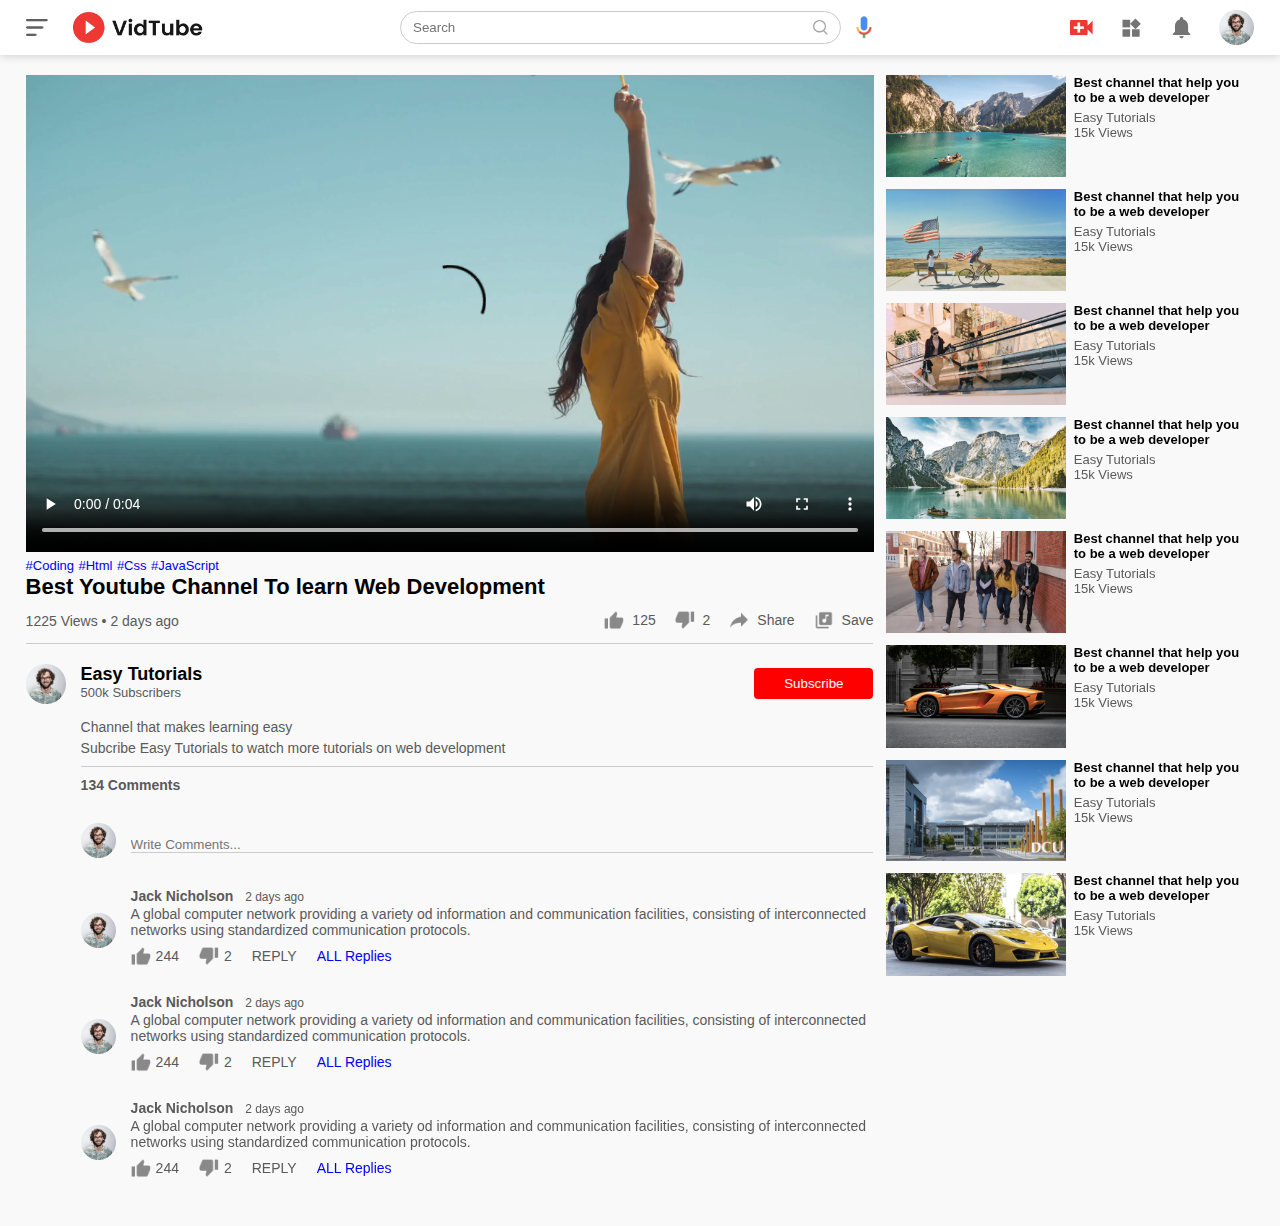
==== play-video.html @ 5b6680d3 "descripcion de video y comentarios" ====
<!DOCTYPE html>
<html lang="en">
<head>
    <meta charset="UTF-8">
    <meta name="viewport" content="width=device-width, initial-scale=1.0">
    <title>Play Video</title>
    <link rel="stylesheet" href="style.css">
</head>
<body>
    <nav class="flex-div">
        <div class="nav-left flex-div">
            <img src="images/menu.png" class="menu-icon">
            <img src="images/logo.png" class="logo">
        </div>
        <div class="nav-middle flex-div">
            <div class="search-box flex-div">
                <input type="text" placeholder="Search">
                <img src="images/search.png">
            </div>
            <img src="images/voice-search.png" class="mic-icon">
        </div>
        <div class="nav-right flex-div">
            <img src="images/upload.png">
            <img src="images/more.png">
            <img src="images/notification.png">
            <img src="images/Jack.png" class="user-icon">
        </div>
    </nav>

<div class="container play-container">
    <div class="row">
        <div class="play-video">
            <video controls autoplay>
                <source src="images/video.mp4" type="video/mp4">
            </video>
            <div class="tags">
                <a href="">#Coding</a> <a href="">#Html</a> <a href="">#Css</a> <a href="">#JavaScript</a>
            </div>
            <h3>Best Youtube Channel To learn Web Development</h3>
            <div class="play-video-info">
                <p>1225 Views &bull; 2 days ago</p>
                <div>
                    <a href=""><img src="images/like.png">125</a>
                    <a href=""><img src="images/dislike.png">2</a>
                    <a href=""><img src="images/share.png">Share</a>
                    <a href=""><img src="images/save.png">Save</a>
                </div>
            </div>
            <hr>
            <div class="publisher">
                <img src="images/Jack.png">
                <div>
                    <p>Easy Tutorials</p>
                    <span>500k Subscribers</span>
                </div>
                <button type="button">Subscribe</button>
            </div>
            <div class="vid-description">
                <p>Channel that makes learning easy</p>
                <p>Subcribe Easy Tutorials to watch more tutorials on web development</p>
                <hr>
                <h4>134 Comments</h4>
                <div class="add-comment">
                    <img src="images/Jack.png">
                    <input type="text" placeholder="Write Comments...">
                </div>
                <div class="old-comment">
                    <img src="images/Jack.png">
                    <div>
                        <h3>Jack Nicholson <span>2 days ago</span></h3>
                        <p>A global computer network providing a variety od information and communication facilities,
                            consisting of interconnected networks using standardized communication protocols.</p>
                        </p>
                        <div class="acomment-action">
                            <img src="images/like.png">
                            <span>244</span>
                            <img src="images/dislike.png">
                            <span>2</span>
                            <span>REPLY</span>
                            <a href="">ALL Replies</a>
                        </div>
                    </div>
                </div>
                <div class="old-comment">
                    <img src="images/Jack.png">
                    <div>
                        <h3>Jack Nicholson <span>2 days ago</span></h3>
                        <p>A global computer network providing a variety od information and communication facilities,
                            consisting of interconnected networks using standardized communication protocols.</p>
                        </p>
                        <div class="acomment-action">
                            <img src="images/like.png">
                            <span>244</span>
                            <img src="images/dislike.png">
                            <span>2</span>
                            <span>REPLY</span>
                            <a href="">ALL Replies</a>
                        </div>
                    </div>
                </div>
                <div class="old-comment">
                    <img src="images/Jack.png">
                    <div>
                        <h3>Jack Nicholson <span>2 days ago</span></h3>
                        <p>A global computer network providing a variety od information and communication facilities,
                            consisting of interconnected networks using standardized communication protocols.</p>
                        </p>
                        <div class="acomment-action">
                            <img src="images/like.png">
                            <span>244</span>
                            <img src="images/dislike.png">
                            <span>2</span>
                            <span>REPLY</span>
                            <a href="">ALL Replies</a>
                        </div>
                    </div>
                </div>
            </div>
        </div>
        <div class="right-sidebar">
            <div class="side-video-list">
                <a href="" class="small-thumbnail"><img src="images/thumbnail1.png"></a>
                <div class="vid-info">
                    <a href="">Best channel that help you to be a web developer</a>
                    <p>Easy Tutorials</p>
                    <p>15k Views</p>
                </div>
            </div>
            <div class="side-video-list">
                <a href="" class="small-thumbnail"><img src="images/thumbnail2.png"></a>
                <div class="vid-info">
                    <a href="">Best channel that help you to be a web developer</a>
                    <p>Easy Tutorials</p>
                    <p>15k Views</p>
                </div>
            </div>
            <div class="side-video-list">
                <a href="" class="small-thumbnail"><img src="images/thumbnail3.png"></a>
                <div class="vid-info">
                    <a href="">Best channel that help you to be a web developer</a>
                    <p>Easy Tutorials</p>
                    <p>15k Views</p>
                </div>
            </div>
            <div class="side-video-list">
                <a href="" class="small-thumbnail"><img src="images/thumbnail4.png"></a>
                <div class="vid-info">
                    <a href="">Best channel that help you to be a web developer</a>
                    <p>Easy Tutorials</p>
                    <p>15k Views</p>
                </div>
            </div>
            <div class="side-video-list">
                <a href="" class="small-thumbnail"><img src="images/thumbnail5.png"></a>
                <div class="vid-info">
                    <a href="">Best channel that help you to be a web developer</a>
                    <p>Easy Tutorials</p>
                    <p>15k Views</p>
                </div>
            </div>
            <div class="side-video-list">
                <a href="" class="small-thumbnail"><img src="images/thumbnail6.png"></a>
                <div class="vid-info">
                    <a href="">Best channel that help you to be a web developer</a>
                    <p>Easy Tutorials</p>
                    <p>15k Views</p>
                </div>
            </div>
            <div class="side-video-list">
                <a href="" class="small-thumbnail"><img src="images/thumbnail7.png"></a>
                <div class="vid-info">
                    <a href="">Best channel that help you to be a web developer</a>
                    <p>Easy Tutorials</p>
                    <p>15k Views</p>
                </div>
            </div>
            <div class="side-video-list">
                <a href="" class="small-thumbnail"><img src="images/thumbnail8.png"></a>
                <div class="vid-info">
                    <a href="">Best channel that help you to be a web developer</a>
                    <p>Easy Tutorials</p>
                    <p>15k Views</p>
                </div>
            </div>
        </div>
    </div>
</div>



</body>
</html>
---- style.css ----
*{
    margin: 0;
    padding: 0;
    box-sizing: border-box;
    font-family: 'Poppins', sans-serif;
}
a{
    text-decoration: none;
    color: #5a5a5a;
}
img{
    cursor: pointer;
}
.flex-div{
    display: flex;
    align-items: center;
}
nav{
    padding: 10px 2%;
    justify-content: space-between;
    box-shadow: 0 0 10px rgba(0,0,0,0.2);
    background: #fff;
    position: sticky;
    top: 0;
    z-index: 10;
}
.nav-right img{
    width: 25px;
    margin-right: 25px;
}
.nav-right .user-icon{
    width: 35px;
    border-radius: 50%;
    margin-right: 0;
}
.nav-left .menu-icon{
    width: 22px;
    margin-right: 25px;
}
.nav-left .logo{
    width: 130px;
}
.nav-middle .mic-icon{
    width: 16px;
}
.nav-middle .search-box{
    border: 1px solid #ccc;
    margin-right: 15px;
    padding: 8px 12px;
    border-radius: 25px;
}
.nav-middle .search-box input{
    width: 400px;
    border: 0;
    outline: 0;
    background: transparent;
}
.nav-middle .search-box img{
    width: 15px;
}

/* -------sidebar-------- */

.sidebar{
    background:  #fff;
    width: 15%;
    height: 100vh;
    position: fixed;
    top: fixed;
    top: 0;
    padding-left: 2%;
    padding-top: 80px;
}
.shortcut-links a img{
    width: 20px;
    margin-right: 20px;
}
.shortcut-links a{
    display: flex;
    align-items: center;
    margin-bottom: 20px;
    width: fit-content;
    flex-wrap: wrap;
}
.shortcut-links a:first-child{
    color: #ed3833;
}
.sidebar hr{
    border : 0;
    height: 1px;
    background: #ccc;
    width: 85%;
}
.suscribed-list h3{
    font-size: 13px;
    margin: 20px 0;
    color: #5a5a5a;
}
.suscribed-list a{
    display: flex;
    align-items: center;
    margin-bottom: 20px;
    width: fit-content;
    flex-wrap: wrap;
}

.suscribed-list a img{
    width: 25px;
    border-radius: 50%;
    margin-right: 20px;
}
.small-sidebar{
    width: 5%;
}
.small-sidebar a p{
    display: none;
}
.small-sidebar h3{
    display: none;
}
.small-sidebar hr{
    width: 50%;
    margin-bottom: 25px;
}

/* --------main-------- */

.container{
    background: #f9f9f9;
    padding-left: 17%;
    padding-right: 2%;
    padding-top: 20px;
    padding-bottom: 20px;
}
.large-container{
    padding-left: 7%;
}
.banner{
    width: 100%;
}
.banner img{
    width: 100%;
    border-radius: 8px;
}
.list-container{
    display: grid;
    grid-template-columns: repeat(auto-fit, minmax(250px, 1fr));
    grid-column-gap: 16px;
    grid-row-gap: 30px;
    margin-top: 15px; 
}
.vid-list .thumbnail{
    width: 100%;
    border-radius: 5%;
}
.vid-list .flex-div{
    align-items: flex-start;
    margin-top: 7px;
}
.vid-list .flex-div img{
    width: 35px;
    border-radius: 50%;
    margin-right: 10px;
}
.vid-info{
    color: #5a5a5a;
    font-size: 13px;
}
.vid-info a{
    color: #000;
    font-weight: 600;
    display: block;
    margin-bottom: 5px;
}

@media (max-width: 900px){
    .menu-icon{
        display: none;
    }
    .sidebar{
        display: none;
    }
    .container, .large-container{
        padding-left: 5%;
        padding-right: 5%;
    }
    .nav-right img{
        display: none;
    }
    .nav-right .user-icon{
        display: block;
        width: 30px;
    }
    .nav-middle .search-box input{
        width: 100%;
    }
    .nav-middle .mic-icon{
        display: none;
    }
    .logo{
        width: 90px;
    }
}

/* ---------------play video page---------------- */

.play-container{
    padding-left: 2%;
}
.row{
    display: flex;
    justify-content: space-between;
    flex-wrap: wrap;
}
.play-video{
    flex-basis: 69%;
}
.right-sidebar{
    flex-basis: 30%;
}
.play-video video{
    width: 100%;
}
.side-video-list{
    display: flex;
    justify-content: space-between;
    margin-bottom: 8px;
}
.side-video-list img{
    width: 100%;
}
.side-video-list .small-thumbnail{
    flex-basis: 49%;
}
.side-video-list .vid-info{
    flex-basis: 49%;
}
.play-video .tags a{
    color: #0000ff;
    font-size: 13px;
}
.play-video h3{
    font-weight: 600;
    font-size: 22px;
}
.play-video .play-video-info{
    display: flex;
    align-items: center;
    justify-content: space-between;
    flex-wrap: wrap;
    margin-top: 10px;
    font-size: 14px;
    color: #5a5a5a;
}
.play-video .play-video-info a img{
    width: 20px;
    margin-right: 8px;
}
.play-video .play-video-info a{
    display: inline-flex;
    align-items: center;
    margin-left: 15px;
}
.play-video hr{
    border: 0;
    height: 1px;
    background: #ccc;
    margin: 10px 0;
}
.publisher{
    display: flex;
    align-items: center;
    margin-top: 20px;
}
.publisher div{
    flex: 1;
    line-height: 18px;
}
.publisher img{
    width: 40px;
    border-radius: 50%;
    margin-right: 15px;
}
.publisher div p{
    color: #000;
    font-weight: 600;
    font-size: 18px;
}
.publisher div span{
    color: #5a5a5a;
    font-size: 13px;
}
.publisher button{
    background: red;
    color: #fff;
    padding: 8px 30px;
    border: 0;
    outline: 0;
    border-radius: 4px;
    cursor: pointer;
}
.vid-description{
    padding-left: 55px;
    margin: 15px 0;
}
.vid-description p{
    font-size: 14px;
    margin-bottom: 5px;
    color: #5a5a5a;
}
.vid-description h4{
    font-size: 14px;
    margin-top: 5px;
    color: #5a5a5a;
}
.add-comment{
    display: flex;
    align-items: center;
    margin: 30px 0;
}
.add-comment img{
    width: 35px;
    border-radius: 50%;
    margin-right: 15px;
}
.add-comment input{
    border: 0;
    outline: 0;
    border-bottom: 1px solid #ccc;
    width: 100%;
    padding-top: 10px;
    background: transparent;
}
.old-comment{
    display: flex;
    align-items: center;
    margin: 20px 0;
}
.old-comment img{
    width: 35px;
    border-radius: 50%;
    margin-right: 15px;
}
.old-comment h3{
    font-size: 14px;
    margin-bottom: 2px;
    color: #5a5a5a;
}
.old-comment h3 span{
    font-size: 12px;
    color: #5a5a5a;
    font-weight: 500;
    margin-left: 8px;
}
.old-comment .acomment-action{
    display: flex;
    align-items: center;
    margin: 8px 0;
    font-size: 14px;
}
.old-comment .acomment-action img{
    border-radius: 0;
    width: 20px;
    margin-right: 5px;
}
.old-comment .acomment-action span{
    margin-right: 20px;
    color: #5a5a5a;
}
.old-comment .acomment-action a{
    color: #0000ff;
}
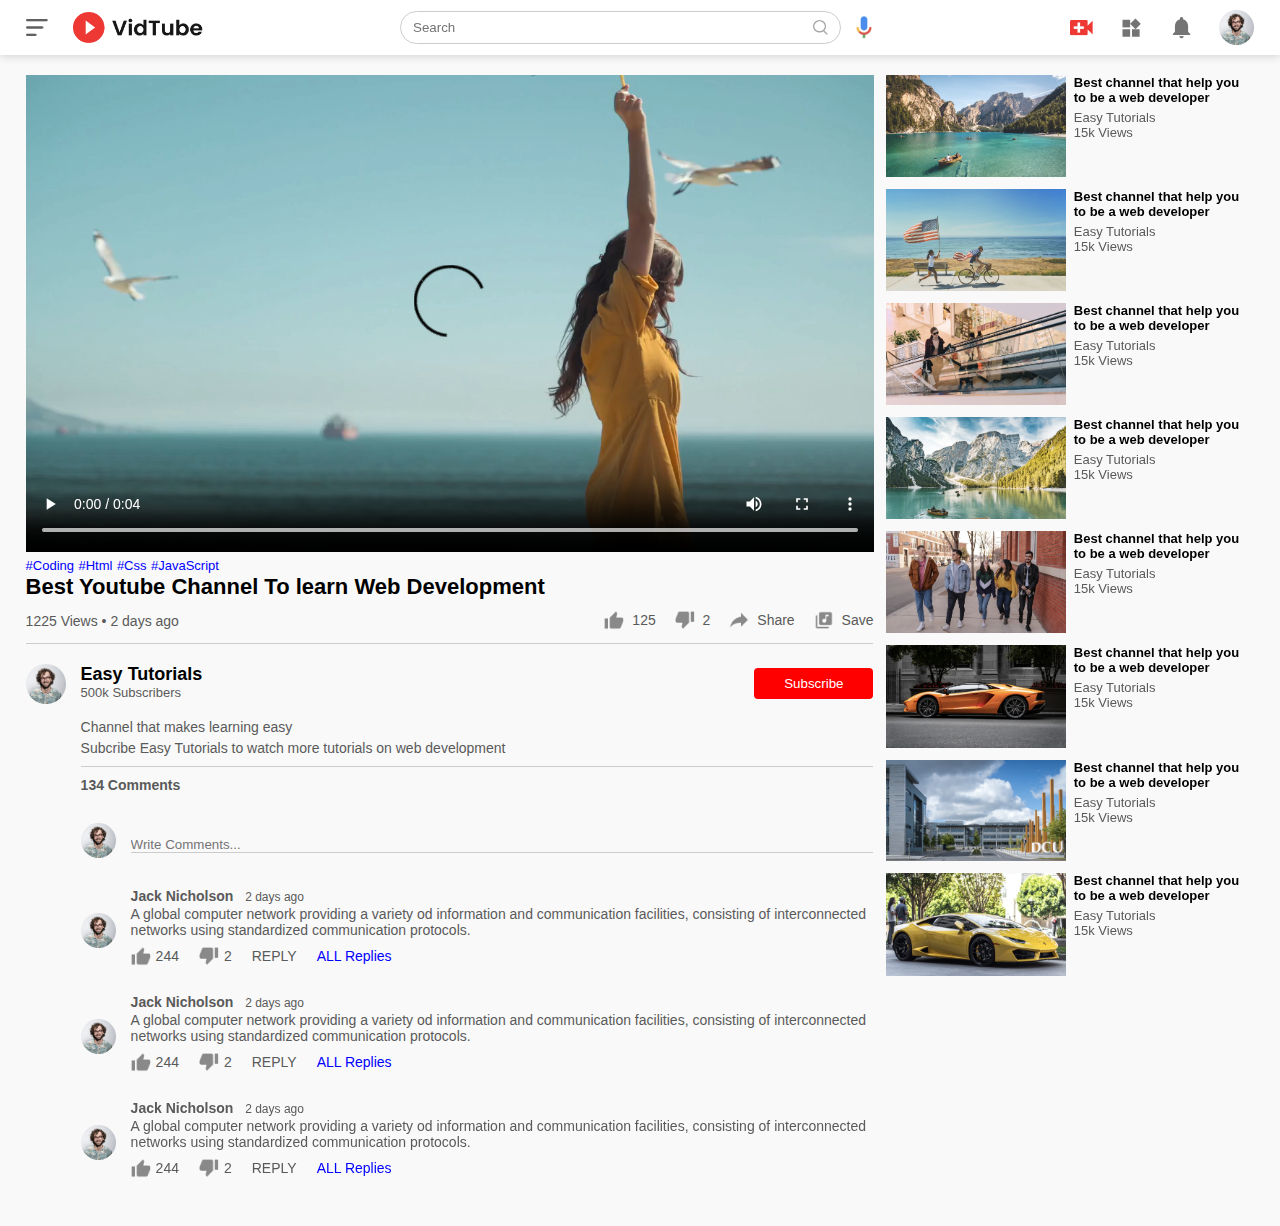
==== commit 662ad35e: "video container y json rapit api" ====
--- a/play-video.html
+++ b/play-video.html
@@ -5,6 +5,7 @@
     <meta name="viewport" content="width=device-width, initial-scale=1.0">
     <title>Play Video</title>
     <link rel="stylesheet" href="style.css">
+    <script src="js/main.js" defer></script>
 </head>
 <body>
     <nav class="flex-div">
--- a/style.css
+++ b/style.css
@@ -370,3 +370,22 @@
 .old-comment .acomment-action a{
     color: #0000ff;
 }
+@media (max-width:900px){
+    .play-video{
+        flex-basis: 100%;
+    }
+    .right-sidebar{
+        flex-basis: 100%;
+    }
+    .play-container{
+        padding-left: 5%;
+    }
+    .vid-description{
+        padding-left: 0;
+    }
+    .play-video .play-video-info a{
+        margin-left: 0;
+        margin-right: 15px;
+        margin-top: 15px;
+    }
+}
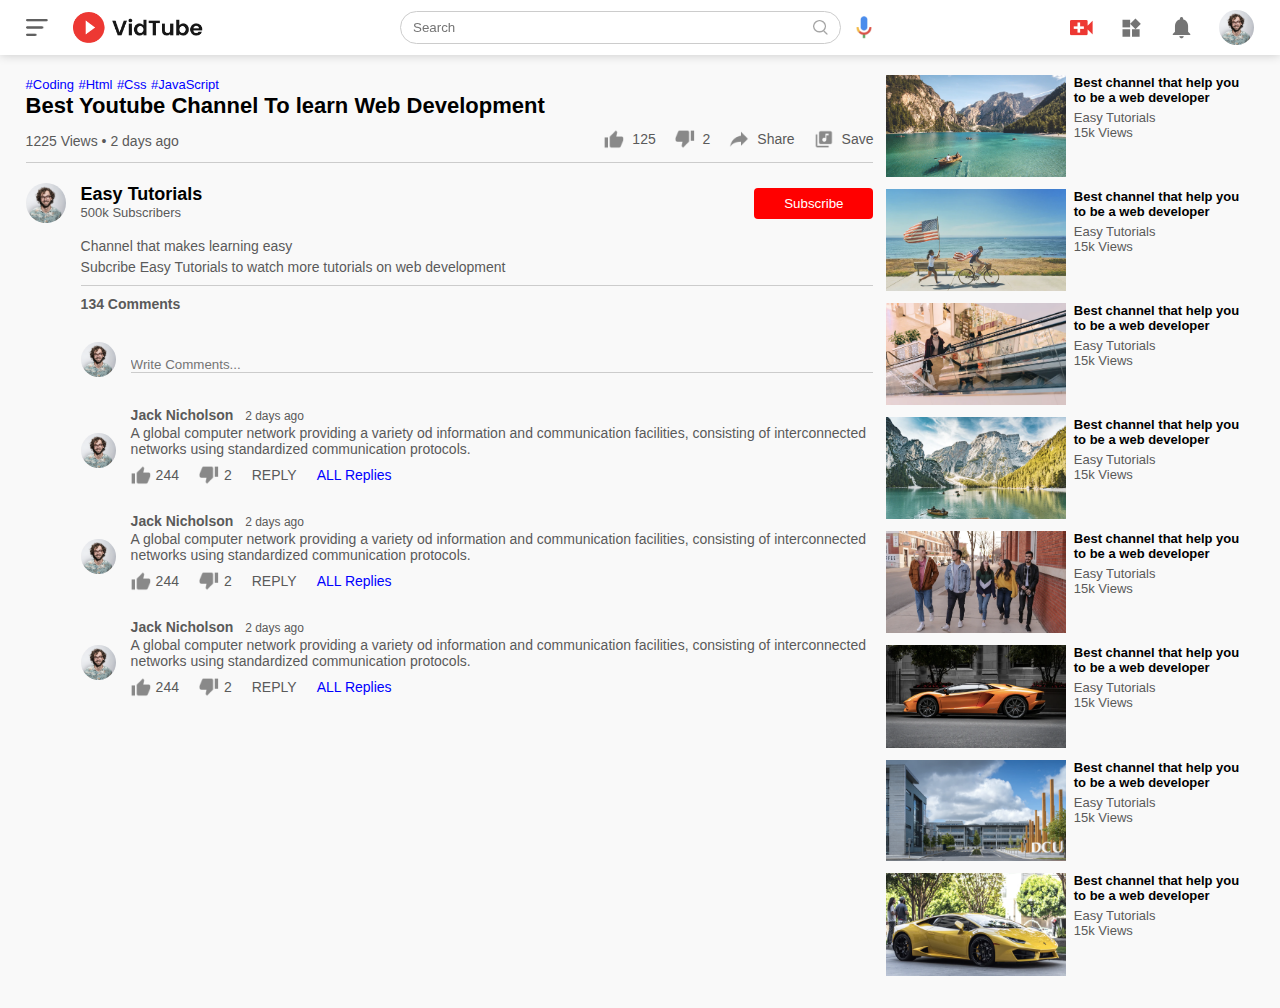
==== commit 11ee27be: "actualizacion reproducion video" ====
--- a/play-video.html
+++ b/play-video.html
@@ -4,8 +4,8 @@
     <meta charset="UTF-8">
     <meta name="viewport" content="width=device-width, initial-scale=1.0">
     <title>Play Video</title>
-    <link rel="stylesheet" href="style.css">
-    <script src="js/main.js" defer></script>
+    <link rel="stylesheet" href="./css/style.css"> 
+    <script src="./js/main.js" type="module" defer></script>
 </head>
 <body>
     <nav class="flex-div">
@@ -31,9 +31,7 @@
 <div class="container play-container">
     <div class="row">
         <div class="play-video">
-            <video controls autoplay>
-                <source src="images/video.mp4" type="video/mp4">
-            </video>
+            
             <div class="tags">
                 <a href="">#Coding</a> <a href="">#Html</a> <a href="">#Css</a> <a href="">#JavaScript</a>
             </div>
--- a/css/style.css
+++ b/css/style.css
@@ -0,0 +1,391 @@
+*{
+    margin: 0;
+    padding: 0;
+    box-sizing: border-box;
+    font-family: 'Poppins', sans-serif;
+}
+a{
+    text-decoration: none;
+    color: #5a5a5a;
+}
+img{
+    cursor: pointer;
+}
+.flex-div{
+    display: flex;
+    align-items: center;
+}
+nav{
+    padding: 10px 2%;
+    justify-content: space-between;
+    box-shadow: 0 0 10px rgba(0,0,0,0.2);
+    background: #fff;
+    position: sticky;
+    top: 0;
+    z-index: 10;
+}
+.nav-right img{
+    width: 25px;
+    margin-right: 25px;
+}
+.nav-right .user-icon{
+    width: 35px;
+    border-radius: 50%;
+    margin-right: 0;
+}
+.nav-left .menu-icon{
+    width: 22px;
+    margin-right: 25px;
+}
+.nav-left .logo{
+    width: 130px;
+}
+.nav-middle .mic-icon{
+    width: 16px;
+}
+.nav-middle .search-box{
+    border: 1px solid #ccc;
+    margin-right: 15px;
+    padding: 8px 12px;
+    border-radius: 25px;
+}
+.nav-middle .search-box input{
+    width: 400px;
+    border: 0;
+    outline: 0;
+    background: transparent;
+}
+.nav-middle .search-box img{
+    width: 15px;
+}
+
+/* -------sidebar-------- */
+
+.sidebar{
+    background:  #fff;
+    width: 15%;
+    height: 100vh;
+    position: fixed;
+    top: fixed;
+    top: 0;
+    padding-left: 2%;
+    padding-top: 80px;
+}
+.shortcut-links a img{
+    width: 20px;
+    margin-right: 20px;
+}
+.shortcut-links a{
+    display: flex;
+    align-items: center;
+    margin-bottom: 20px;
+    width: fit-content;
+    flex-wrap: wrap;
+}
+.shortcut-links a:first-child{
+    color: #ed3833;
+}
+.sidebar hr{
+    border : 0;
+    height: 1px;
+    background: #ccc;
+    width: 85%;
+}
+.suscribed-list h3{
+    font-size: 13px;
+    margin: 20px 0;
+    color: #5a5a5a;
+}
+.suscribed-list a{
+    display: flex;
+    align-items: center;
+    margin-bottom: 20px;
+    width: fit-content;
+    flex-wrap: wrap;
+}
+
+.suscribed-list a img{
+    width: 25px;
+    border-radius: 50%;
+    margin-right: 20px;
+}
+.small-sidebar{
+    width: 5%;
+}
+.small-sidebar a p{
+    display: none;
+}
+.small-sidebar h3{
+    display: none;
+}
+.small-sidebar hr{
+    width: 50%;
+    margin-bottom: 25px;
+}
+
+/* --------main-------- */
+
+.container{
+    background: #f9f9f9;
+    padding-left: 17%;
+    padding-right: 2%;
+    padding-top: 20px;
+    padding-bottom: 20px;
+}
+.large-container{
+    padding-left: 7%;
+}
+.banner{
+    width: 100%;
+}
+.banner img{
+    width: 100%;
+    border-radius: 8px;
+}
+.list-container{
+    display: grid;
+    grid-template-columns: repeat(auto-fit, minmax(250px, 1fr));
+    grid-column-gap: 16px;
+    grid-row-gap: 30px;
+    margin-top: 15px; 
+}
+.vid-list .thumbnail{
+    width: 100%;
+    border-radius: 5%;
+}
+.vid-list .flex-div{
+    align-items: flex-start;
+    margin-top: 7px;
+}
+.vid-list .flex-div img{
+    width: 35px;
+    border-radius: 50%;
+    margin-right: 10px;
+}
+.vid-info{
+    color: #5a5a5a;
+    font-size: 13px;
+}
+.vid-info a{
+    color: #000;
+    font-weight: 600;
+    display: block;
+    margin-bottom: 5px;
+}
+
+@media (max-width: 900px){
+    .menu-icon{
+        display: none;
+    }
+    .sidebar{
+        display: none;
+    }
+    .container, .large-container{
+        padding-left: 5%;
+        padding-right: 5%;
+    }
+    .nav-right img{
+        display: none;
+    }
+    .nav-right .user-icon{
+        display: block;
+        width: 30px;
+    }
+    .nav-middle .search-box input{
+        width: 100%;
+    }
+    .nav-middle .mic-icon{
+        display: none;
+    }
+    .logo{
+        width: 90px;
+    }
+}
+
+/* ---------------play video page---------------- */
+
+.play-container{
+    padding-left: 2%;
+}
+.row{
+    display: flex;
+    justify-content: space-between;
+    flex-wrap: wrap;
+}
+.play-video{
+    flex-basis: 69%;
+}
+.right-sidebar{
+    flex-basis: 30%;
+}
+.play-video video{
+    width: 100%;
+}
+.side-video-list{
+    display: flex;
+    justify-content: space-between;
+    margin-bottom: 8px;
+}
+.side-video-list img{
+    width: 100%;
+}
+.side-video-list .small-thumbnail{
+    flex-basis: 49%;
+}
+.side-video-list .vid-info{
+    flex-basis: 49%;
+}
+.play-video .tags a{
+    color: #0000ff;
+    font-size: 13px;
+}
+.play-video h3{
+    font-weight: 600;
+    font-size: 22px;
+}
+.play-video .play-video-info{
+    display: flex;
+    align-items: center;
+    justify-content: space-between;
+    flex-wrap: wrap;
+    margin-top: 10px;
+    font-size: 14px;
+    color: #5a5a5a;
+}
+.play-video .play-video-info a img{
+    width: 20px;
+    margin-right: 8px;
+}
+.play-video .play-video-info a{
+    display: inline-flex;
+    align-items: center;
+    margin-left: 15px;
+}
+.play-video hr{
+    border: 0;
+    height: 1px;
+    background: #ccc;
+    margin: 10px 0;
+}
+.publisher{
+    display: flex;
+    align-items: center;
+    margin-top: 20px;
+}
+.publisher div{
+    flex: 1;
+    line-height: 18px;
+}
+.publisher img{
+    width: 40px;
+    border-radius: 50%;
+    margin-right: 15px;
+}
+.publisher div p{
+    color: #000;
+    font-weight: 600;
+    font-size: 18px;
+}
+.publisher div span{
+    color: #5a5a5a;
+    font-size: 13px;
+}
+.publisher button{
+    background: red;
+    color: #fff;
+    padding: 8px 30px;
+    border: 0;
+    outline: 0;
+    border-radius: 4px;
+    cursor: pointer;
+}
+.vid-description{
+    padding-left: 55px;
+    margin: 15px 0;
+}
+.vid-description p{
+    font-size: 14px;
+    margin-bottom: 5px;
+    color: #5a5a5a;
+}
+.vid-description h4{
+    font-size: 14px;
+    margin-top: 5px;
+    color: #5a5a5a;
+}
+.add-comment{
+    display: flex;
+    align-items: center;
+    margin: 30px 0;
+}
+.add-comment img{
+    width: 35px;
+    border-radius: 50%;
+    margin-right: 15px;
+}
+.add-comment input{
+    border: 0;
+    outline: 0;
+    border-bottom: 1px solid #ccc;
+    width: 100%;
+    padding-top: 10px;
+    background: transparent;
+}
+.old-comment{
+    display: flex;
+    align-items: center;
+    margin: 20px 0;
+}
+.old-comment img{
+    width: 35px;
+    border-radius: 50%;
+    margin-right: 15px;
+}
+.old-comment h3{
+    font-size: 14px;
+    margin-bottom: 2px;
+    color: #5a5a5a;
+}
+.old-comment h3 span{
+    font-size: 12px;
+    color: #5a5a5a;
+    font-weight: 500;
+    margin-left: 8px;
+}
+.old-comment .acomment-action{
+    display: flex;
+    align-items: center;
+    margin: 8px 0;
+    font-size: 14px;
+}
+.old-comment .acomment-action img{
+    border-radius: 0;
+    width: 20px;
+    margin-right: 5px;
+}
+.old-comment .acomment-action span{
+    margin-right: 20px;
+    color: #5a5a5a;
+}
+.old-comment .acomment-action a{
+    color: #0000ff;
+}
+@media (max-width:900px){
+    .play-video{
+        flex-basis: 100%;
+    }
+    .right-sidebar{
+        flex-basis: 100%;
+    }
+    .play-container{
+        padding-left: 5%;
+    }
+    .vid-description{
+        padding-left: 0;
+    }
+    .play-video .play-video-info a{
+        margin-left: 0;
+        margin-right: 15px;
+        margin-top: 15px;
+    }
+}
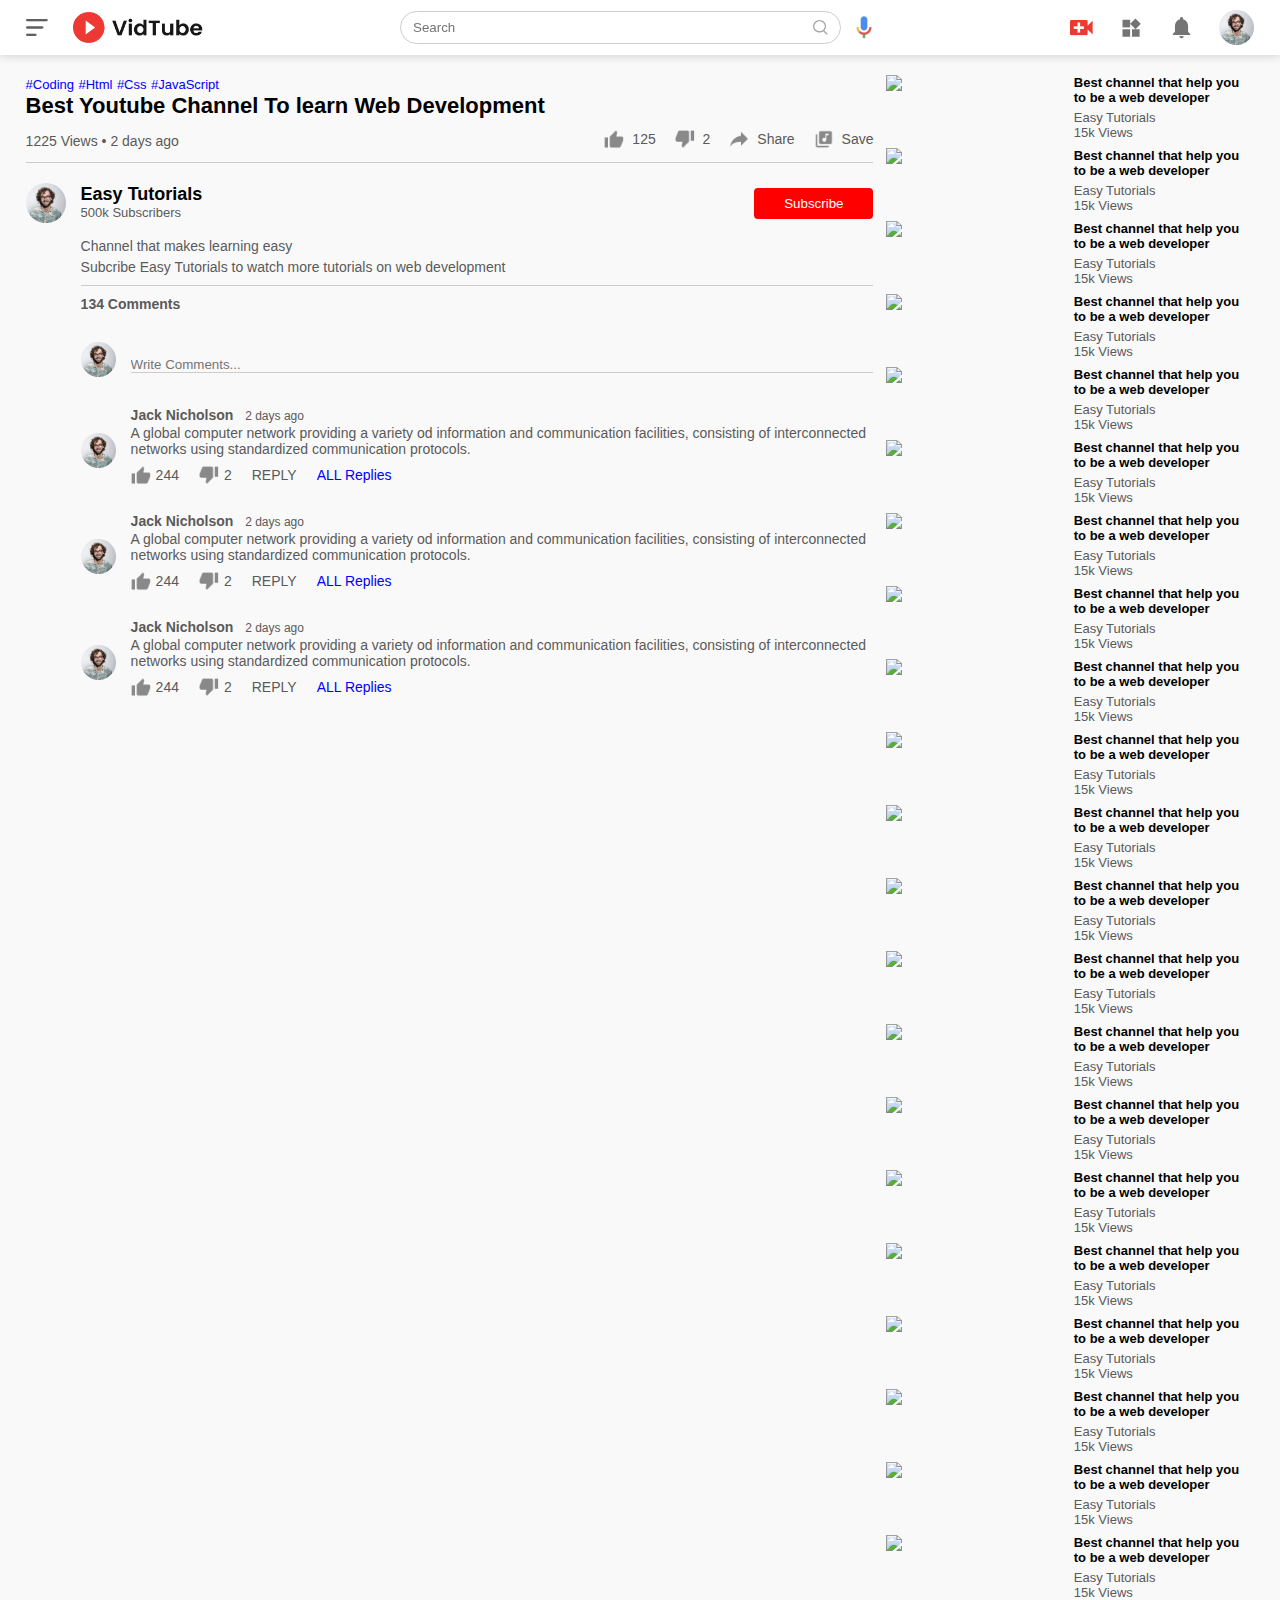
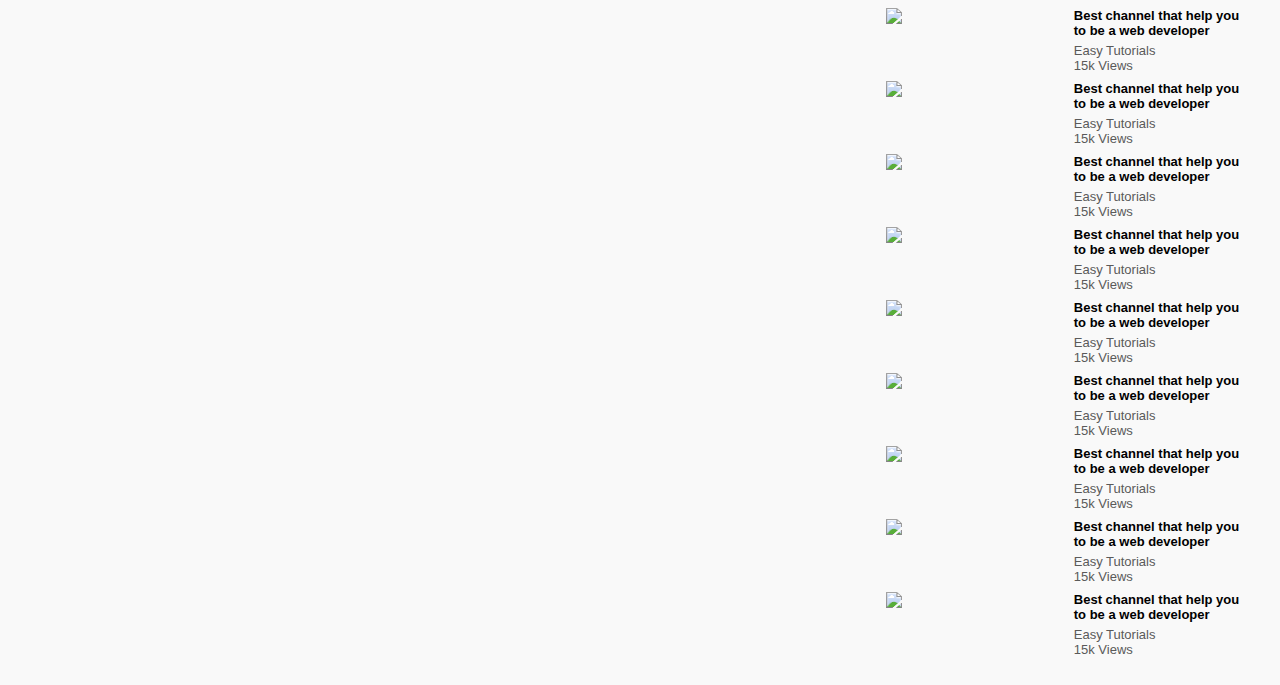
==== commit 82df38a7: "actualizacion api sidebar" ====
--- a/play-video.html
+++ b/play-video.html
@@ -117,70 +117,7 @@
             </div>
         </div>
         <div class="right-sidebar">
-            <div class="side-video-list">
-                <a href="" class="small-thumbnail"><img src="images/thumbnail1.png"></a>
-                <div class="vid-info">
-                    <a href="">Best channel that help you to be a web developer</a>
-                    <p>Easy Tutorials</p>
-                    <p>15k Views</p>
-                </div>
-            </div>
-            <div class="side-video-list">
-                <a href="" class="small-thumbnail"><img src="images/thumbnail2.png"></a>
-                <div class="vid-info">
-                    <a href="">Best channel that help you to be a web developer</a>
-                    <p>Easy Tutorials</p>
-                    <p>15k Views</p>
-                </div>
-            </div>
-            <div class="side-video-list">
-                <a href="" class="small-thumbnail"><img src="images/thumbnail3.png"></a>
-                <div class="vid-info">
-                    <a href="">Best channel that help you to be a web developer</a>
-                    <p>Easy Tutorials</p>
-                    <p>15k Views</p>
-                </div>
-            </div>
-            <div class="side-video-list">
-                <a href="" class="small-thumbnail"><img src="images/thumbnail4.png"></a>
-                <div class="vid-info">
-                    <a href="">Best channel that help you to be a web developer</a>
-                    <p>Easy Tutorials</p>
-                    <p>15k Views</p>
-                </div>
-            </div>
-            <div class="side-video-list">
-                <a href="" class="small-thumbnail"><img src="images/thumbnail5.png"></a>
-                <div class="vid-info">
-                    <a href="">Best channel that help you to be a web developer</a>
-                    <p>Easy Tutorials</p>
-                    <p>15k Views</p>
-                </div>
-            </div>
-            <div class="side-video-list">
-                <a href="" class="small-thumbnail"><img src="images/thumbnail6.png"></a>
-                <div class="vid-info">
-                    <a href="">Best channel that help you to be a web developer</a>
-                    <p>Easy Tutorials</p>
-                    <p>15k Views</p>
-                </div>
-            </div>
-            <div class="side-video-list">
-                <a href="" class="small-thumbnail"><img src="images/thumbnail7.png"></a>
-                <div class="vid-info">
-                    <a href="">Best channel that help you to be a web developer</a>
-                    <p>Easy Tutorials</p>
-                    <p>15k Views</p>
-                </div>
-            </div>
-            <div class="side-video-list">
-                <a href="" class="small-thumbnail"><img src="images/thumbnail8.png"></a>
-                <div class="vid-info">
-                    <a href="">Best channel that help you to be a web developer</a>
-                    <p>Easy Tutorials</p>
-                    <p>15k Views</p>
-                </div>
-            </div>
+            
         </div>
     </div>
 </div>
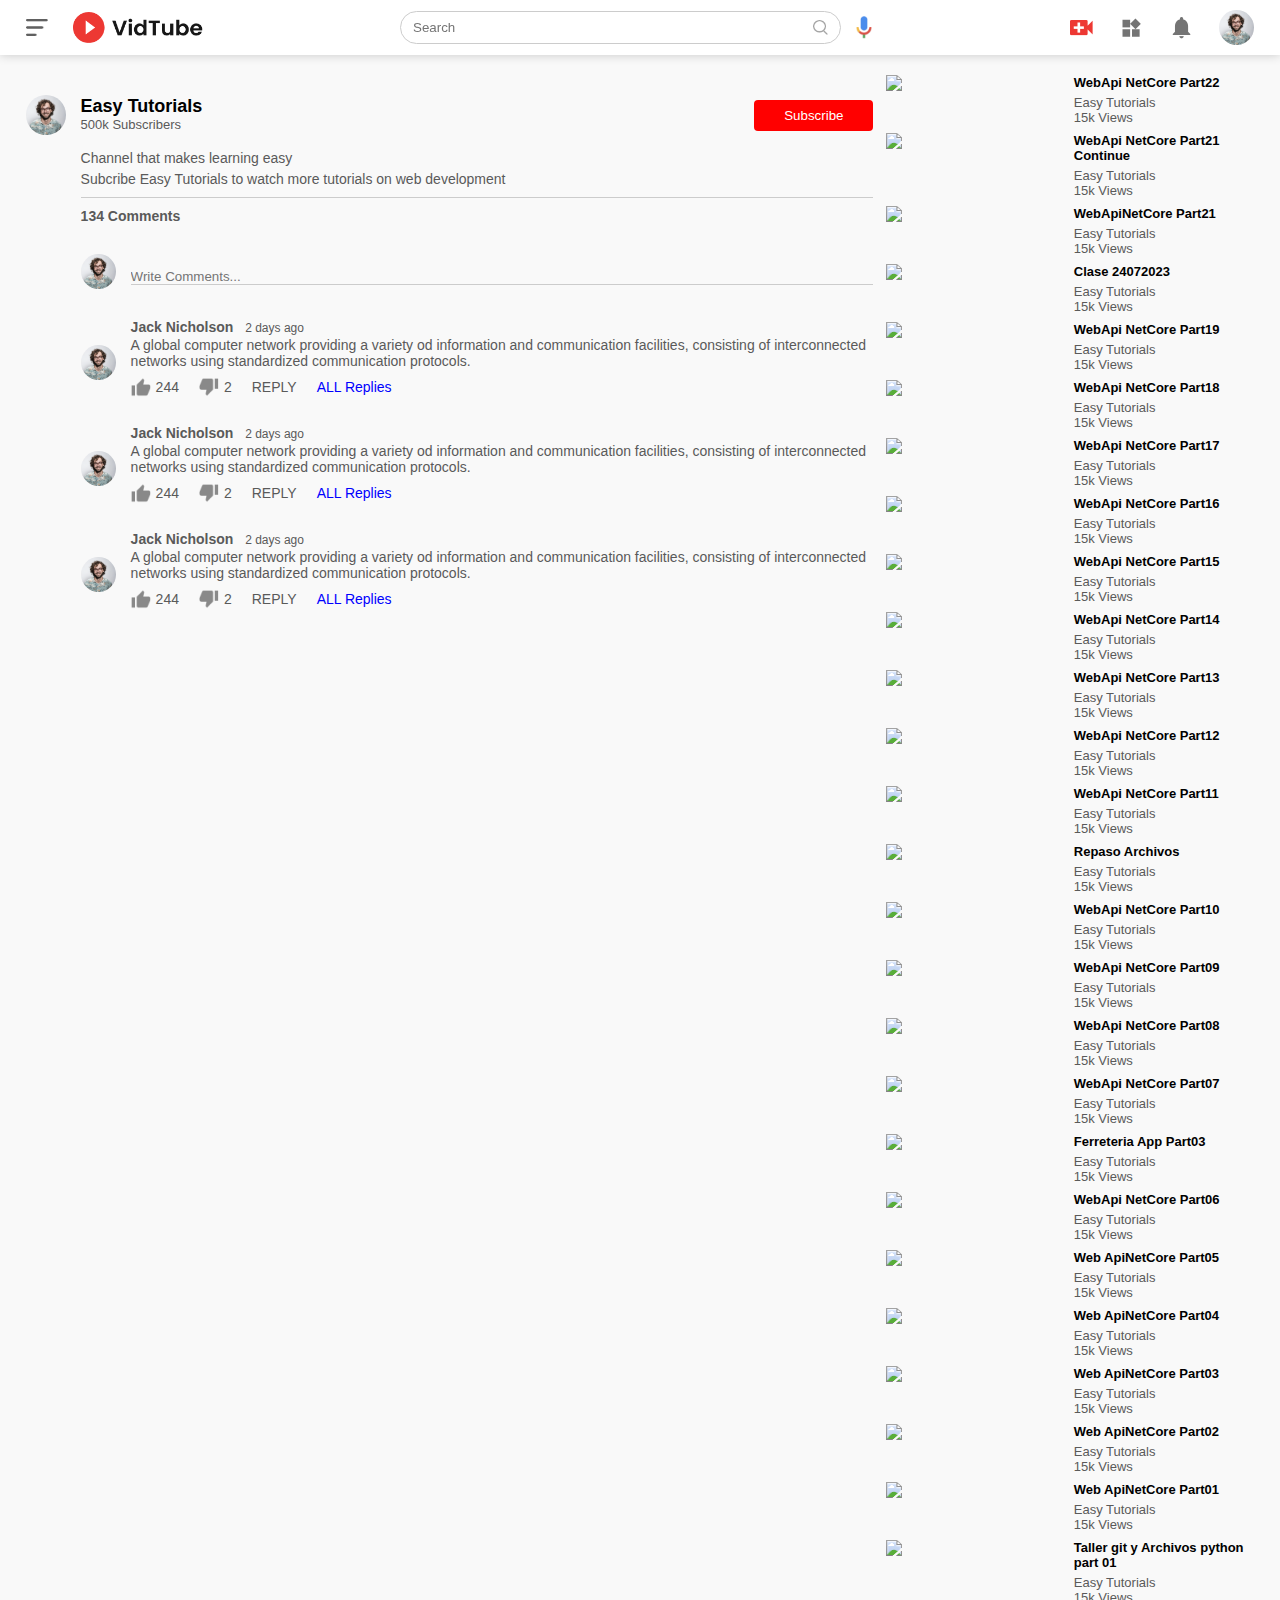
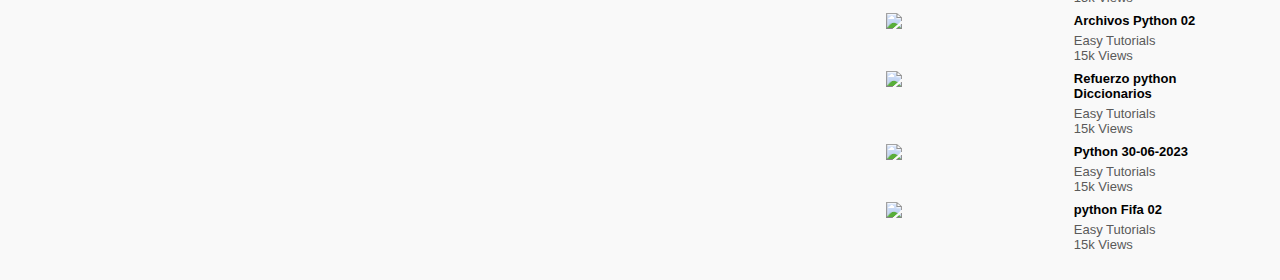
==== commit 2ea4d6d2: "titulos sidebar, no funciona reproductor" ====
--- a/play-video.html
+++ b/play-video.html
@@ -32,20 +32,7 @@
     <div class="row">
         <div class="play-video">
             
-            <div class="tags">
-                <a href="">#Coding</a> <a href="">#Html</a> <a href="">#Css</a> <a href="">#JavaScript</a>
-            </div>
-            <h3>Best Youtube Channel To learn Web Development</h3>
-            <div class="play-video-info">
-                <p>1225 Views &bull; 2 days ago</p>
-                <div>
-                    <a href=""><img src="images/like.png">125</a>
-                    <a href=""><img src="images/dislike.png">2</a>
-                    <a href=""><img src="images/share.png">Share</a>
-                    <a href=""><img src="images/save.png">Save</a>
-                </div>
-            </div>
-            <hr>
+            
             <div class="publisher">
                 <img src="images/Jack.png">
                 <div>
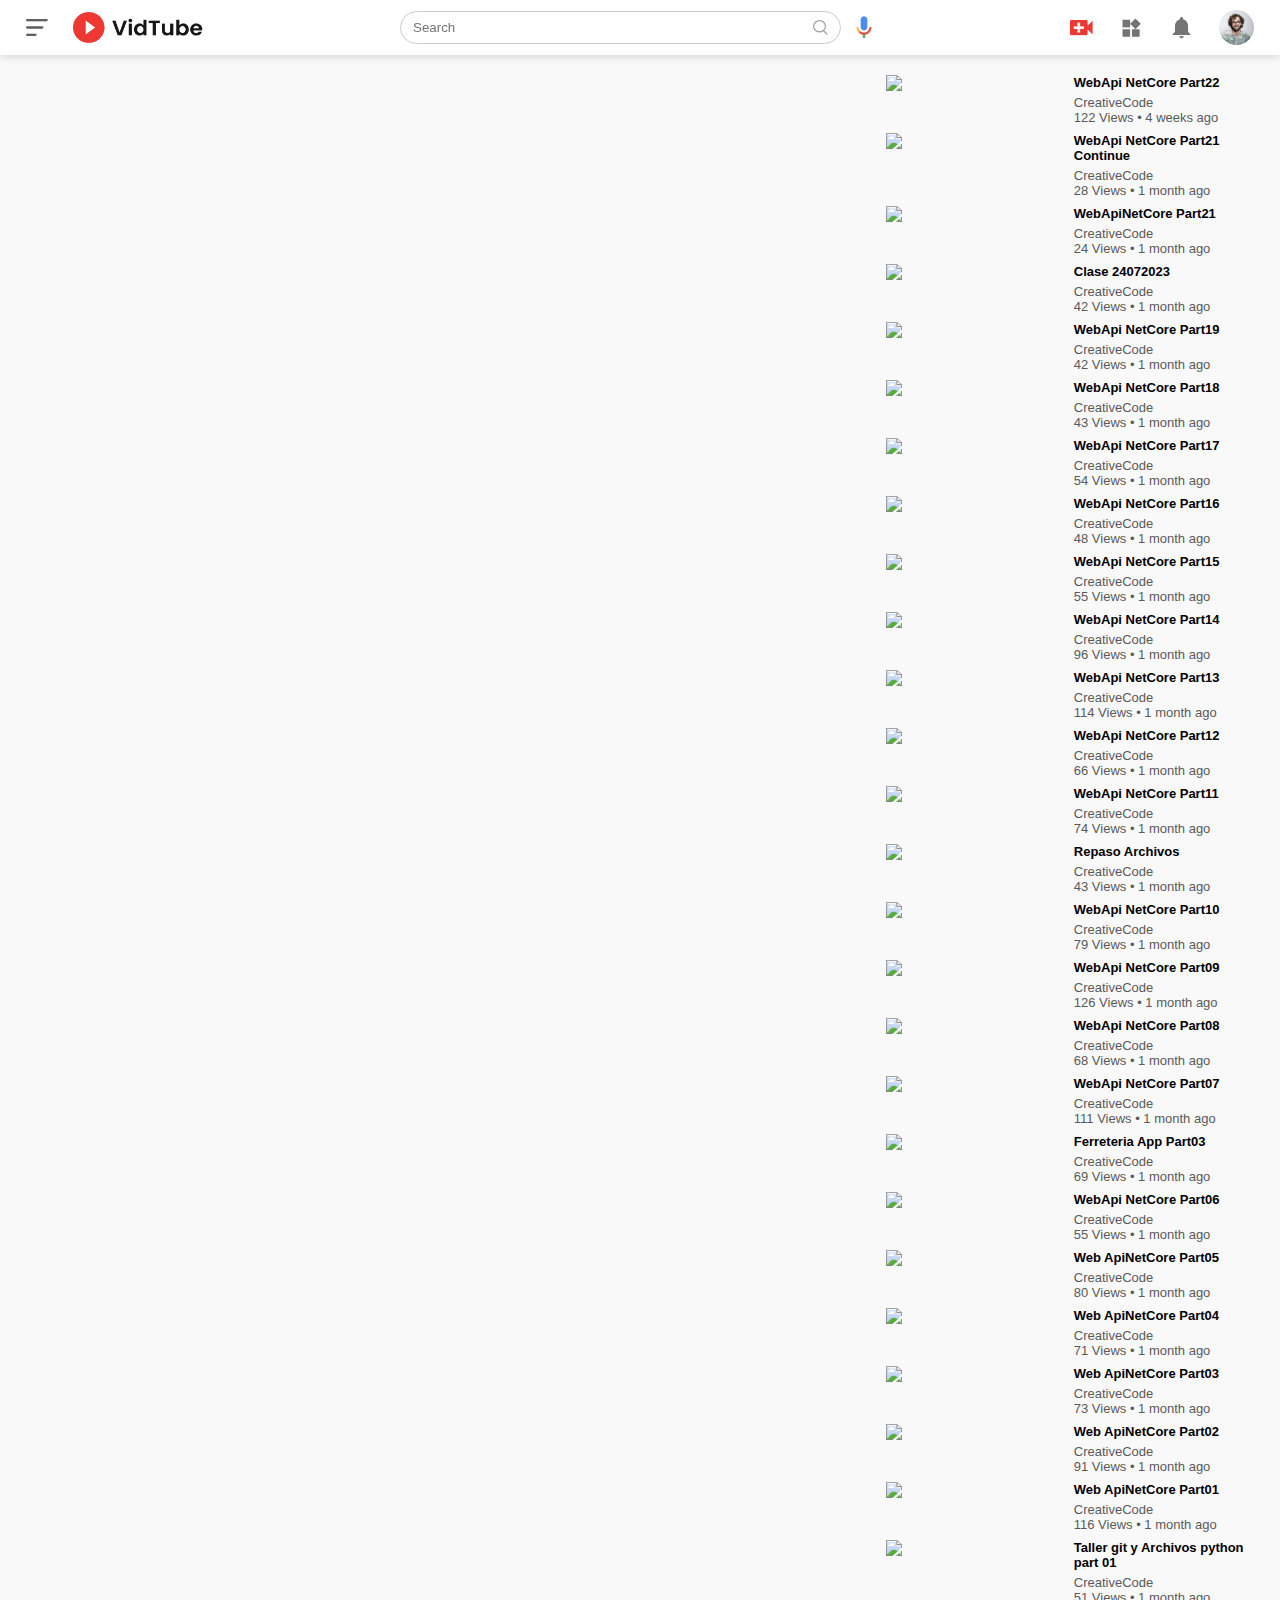
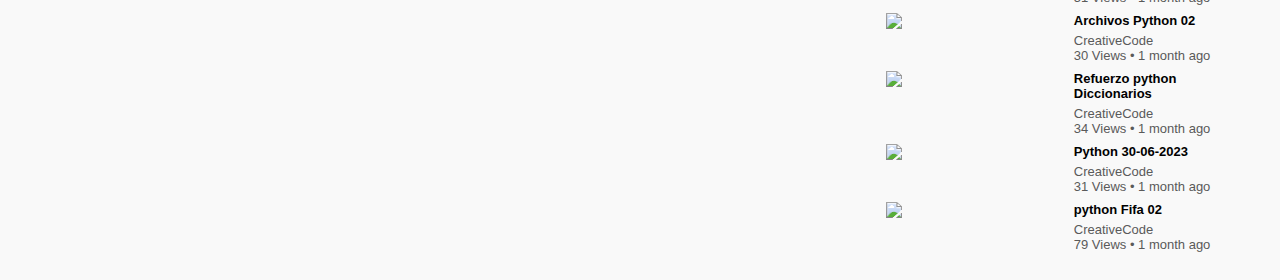
==== commit fee840ad: "descripcion canal" ====
--- a/play-video.html
+++ b/play-video.html
@@ -33,75 +33,7 @@
         <div class="play-video">
             
             
-            <div class="publisher">
-                <img src="images/Jack.png">
-                <div>
-                    <p>Easy Tutorials</p>
-                    <span>500k Subscribers</span>
-                </div>
-                <button type="button">Subscribe</button>
-            </div>
-            <div class="vid-description">
-                <p>Channel that makes learning easy</p>
-                <p>Subcribe Easy Tutorials to watch more tutorials on web development</p>
-                <hr>
-                <h4>134 Comments</h4>
-                <div class="add-comment">
-                    <img src="images/Jack.png">
-                    <input type="text" placeholder="Write Comments...">
-                </div>
-                <div class="old-comment">
-                    <img src="images/Jack.png">
-                    <div>
-                        <h3>Jack Nicholson <span>2 days ago</span></h3>
-                        <p>A global computer network providing a variety od information and communication facilities,
-                            consisting of interconnected networks using standardized communication protocols.</p>
-                        </p>
-                        <div class="acomment-action">
-                            <img src="images/like.png">
-                            <span>244</span>
-                            <img src="images/dislike.png">
-                            <span>2</span>
-                            <span>REPLY</span>
-                            <a href="">ALL Replies</a>
-                        </div>
-                    </div>
-                </div>
-                <div class="old-comment">
-                    <img src="images/Jack.png">
-                    <div>
-                        <h3>Jack Nicholson <span>2 days ago</span></h3>
-                        <p>A global computer network providing a variety od information and communication facilities,
-                            consisting of interconnected networks using standardized communication protocols.</p>
-                        </p>
-                        <div class="acomment-action">
-                            <img src="images/like.png">
-                            <span>244</span>
-                            <img src="images/dislike.png">
-                            <span>2</span>
-                            <span>REPLY</span>
-                            <a href="">ALL Replies</a>
-                        </div>
-                    </div>
-                </div>
-                <div class="old-comment">
-                    <img src="images/Jack.png">
-                    <div>
-                        <h3>Jack Nicholson <span>2 days ago</span></h3>
-                        <p>A global computer network providing a variety od information and communication facilities,
-                            consisting of interconnected networks using standardized communication protocols.</p>
-                        </p>
-                        <div class="acomment-action">
-                            <img src="images/like.png">
-                            <span>244</span>
-                            <img src="images/dislike.png">
-                            <span>2</span>
-                            <span>REPLY</span>
-                            <a href="">ALL Replies</a>
-                        </div>
-                    </div>
-                </div>
-            </div>
+            
         </div>
         <div class="right-sidebar">
             
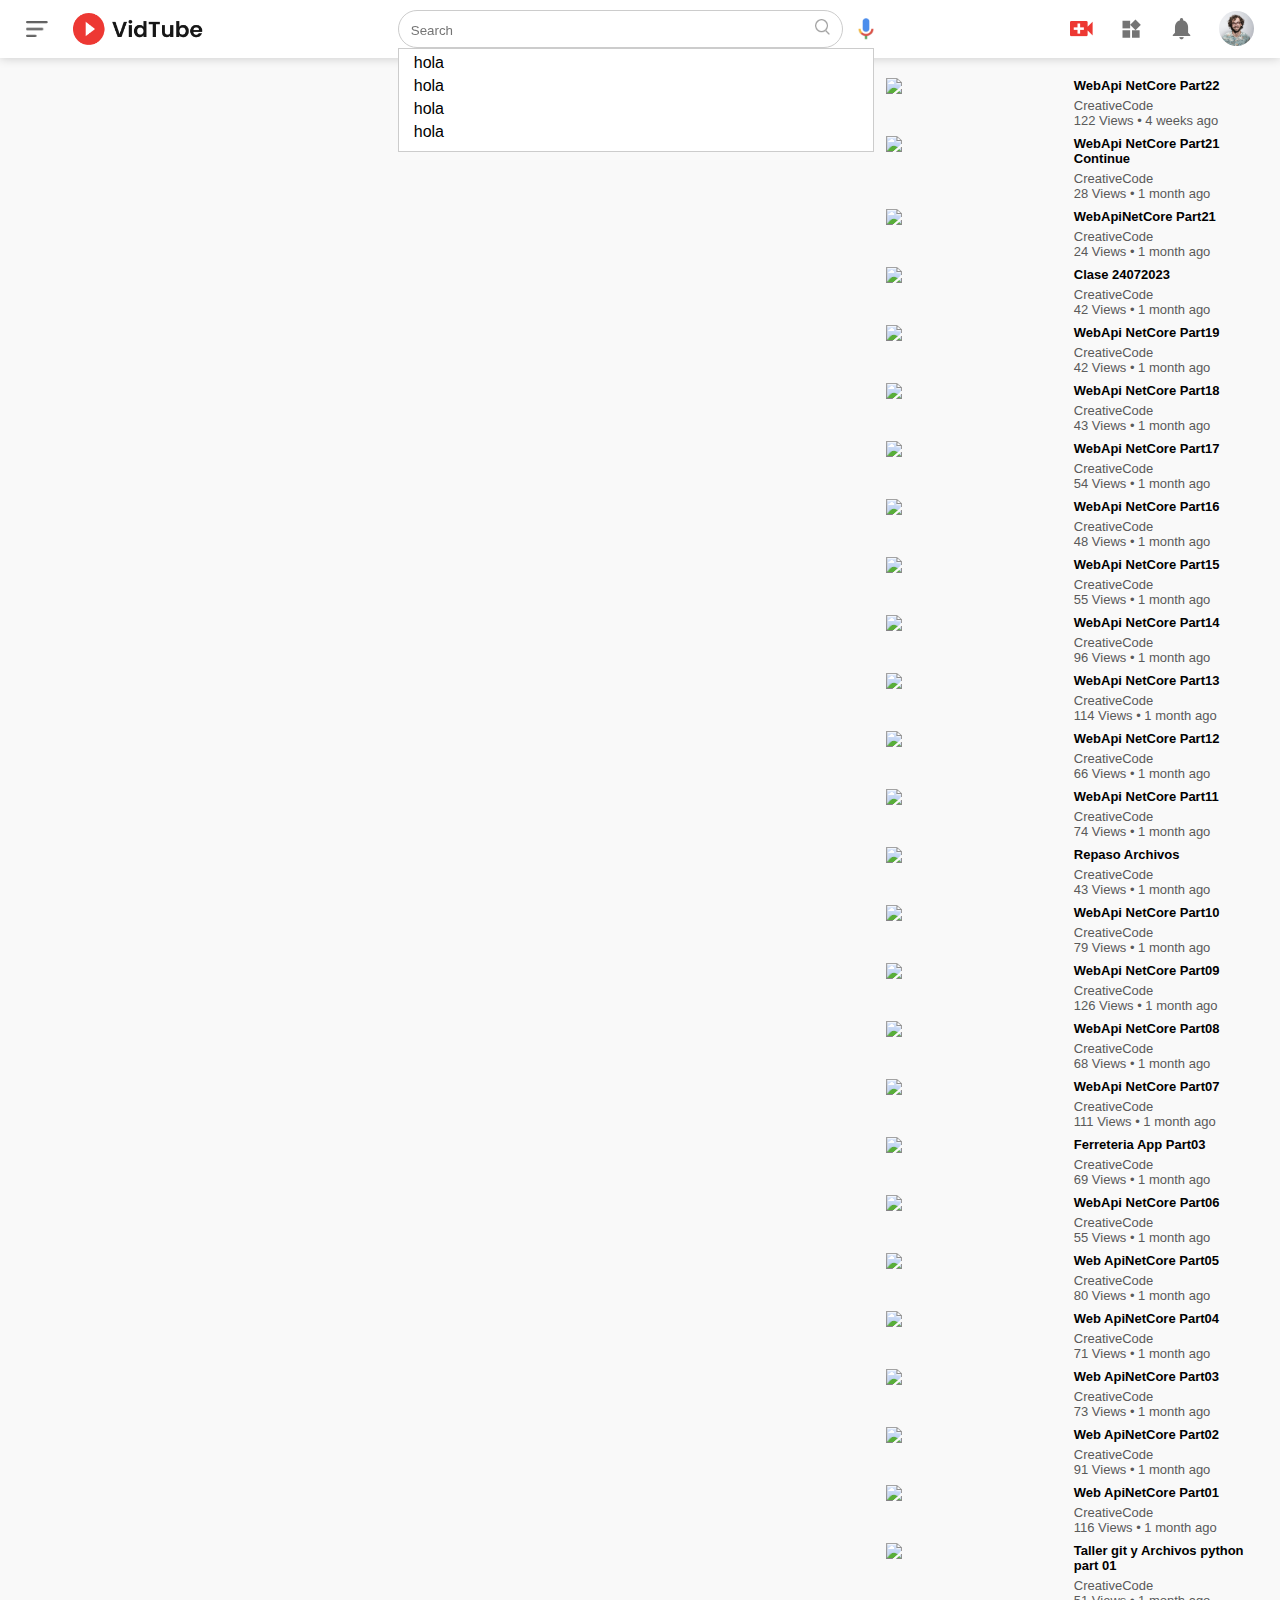
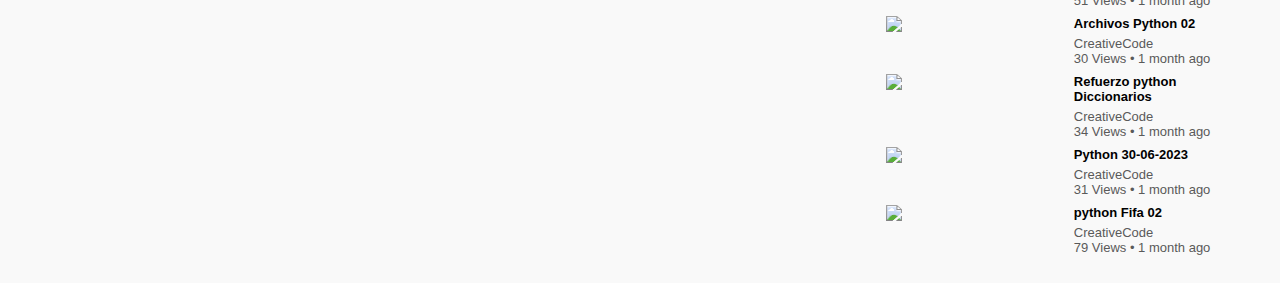
==== commit de3a7b1f: "css dropdown en reproductor" ====
--- a/play-video.html
+++ b/play-video.html
@@ -13,12 +13,21 @@
             <img src="images/menu.png" class="menu-icon">
             <img src="images/logo.png" class="logo">
         </div>
-        <div class="nav-middle flex-div">
-            <div class="search-box flex-div">
-                <input type="text" placeholder="Search">
-                <img src="images/search.png">
+        <div class="nav-middle flex-div search-container">
+            <div class="searchMic">
+                <div class="search-box flex-div">
+                    <input type="text" placeholder="Search">
+                    <img src="images/search.png">
+                </div>
+                <img src="images/voice-search.png" class="mic-icon">
             </div>
-            <img src="images/voice-search.png" class="mic-icon">
+            <div class="dropdown-content" id="dropdown">
+                <!-- Aquí se agregarán las opciones de búsqueda -->
+            <p>hola</p>
+            <p>hola</p>
+            <p>hola</p>
+            <p>hola</p>
+            </div>
         </div>
         <div class="nav-right flex-div">
             <img src="images/upload.png">
--- a/css/style.css
+++ b/css/style.css
@@ -40,10 +40,16 @@
 .nav-left .logo{
     width: 130px;
 }
-.nav-middle .mic-icon{
+.nav-middle .searchMic{
+    display: flex;
+    align-items: center;
+}
+.nav-middle .searchMic .mic-icon{
+    display:inline-block;
     width: 16px;
 }
-.nav-middle .search-box{
+.nav-middle .searchMic .search-box{
+    display:inline-block;
     border: 1px solid #ccc;
     margin-right: 15px;
     padding: 8px 12px;
@@ -58,7 +64,29 @@
 .nav-middle .search-box img{
     width: 15px;
 }
-
+.search-container{
+    position: relative;
+    display: inline-block;
+}
+#search-bar {
+    width: 300px;
+    padding: 10px;
+    border: 1px solid #ccc;
+  }
+  
+  .dropdown-content {
+    position: absolute;
+    width: 100%;
+    max-height: 200px;
+    overflow-y: auto;
+    border: 1px solid #ccc;
+    background-color: #fff;
+    z-index: 1;
+    padding: 5px 15px;
+  }
+  .dropdown-content p{
+    margin-bottom: 5px;
+  }
 /* -------sidebar-------- */
 
 .sidebar{
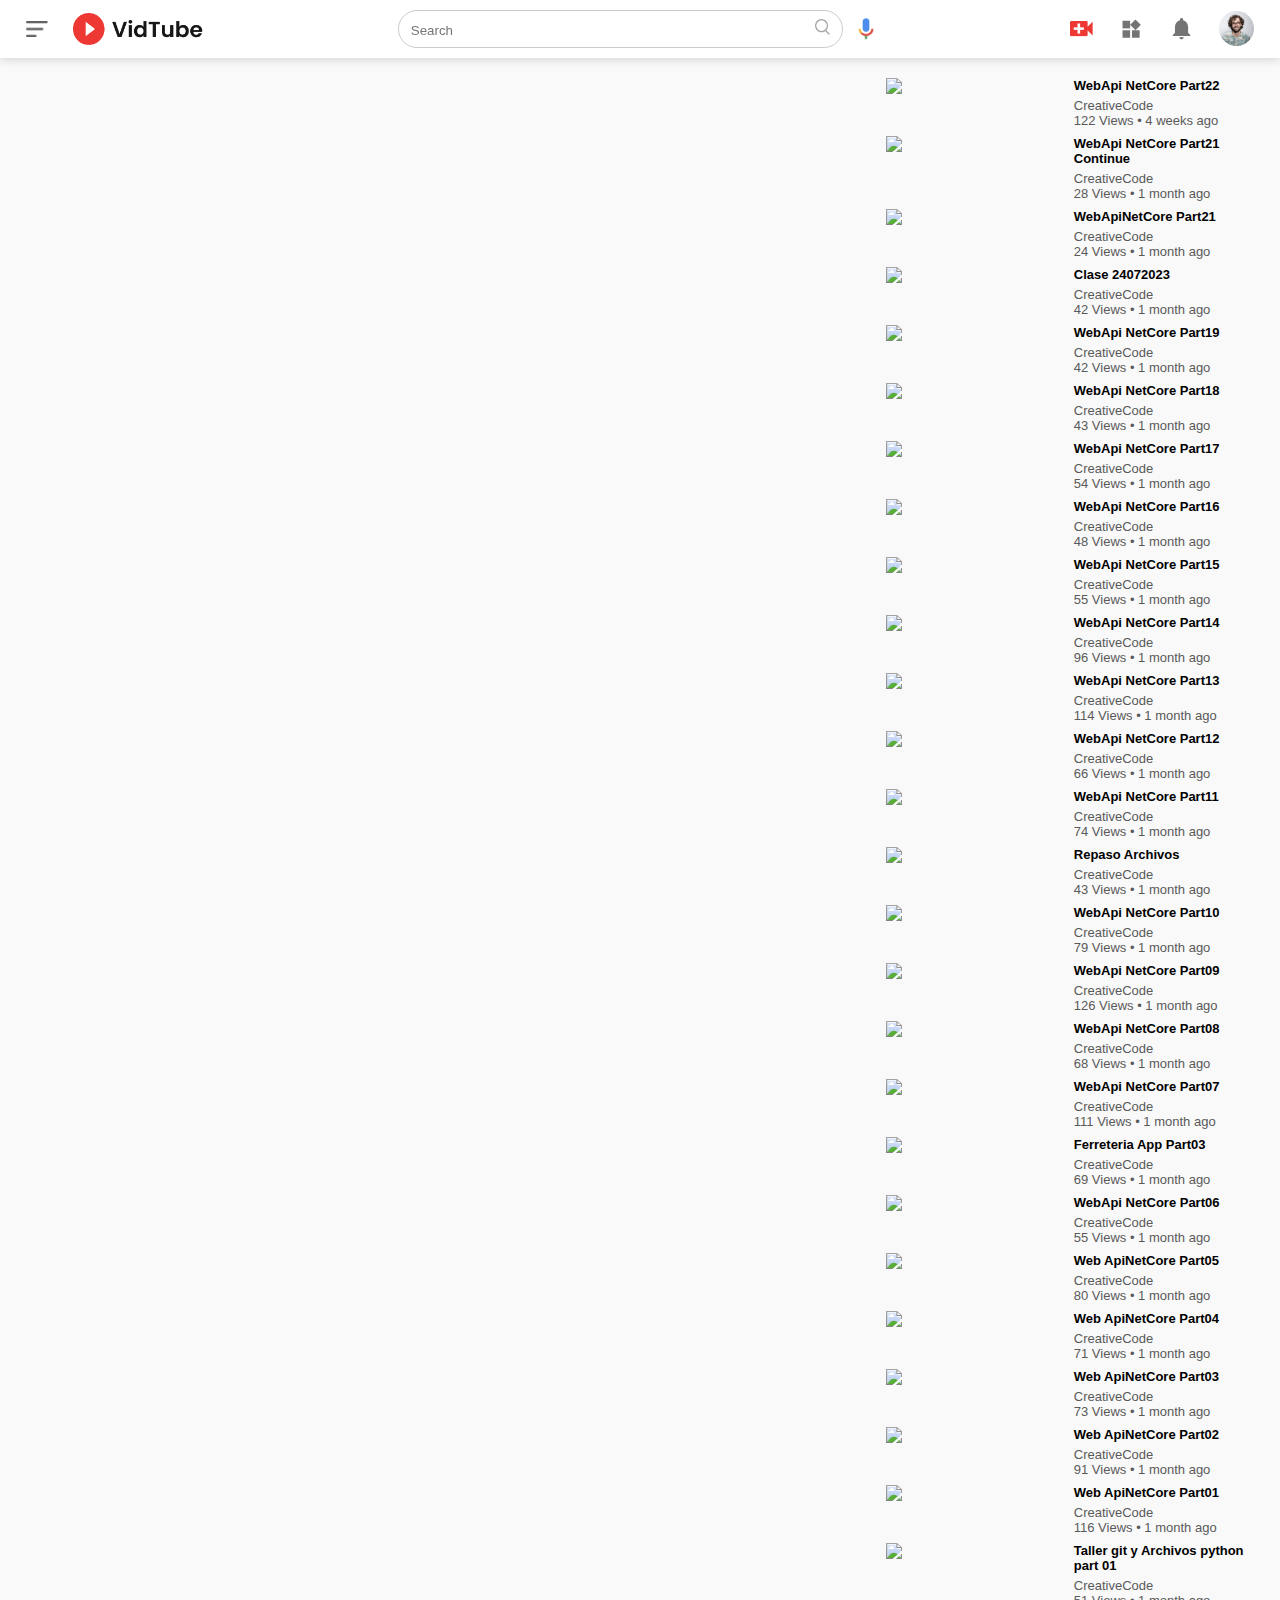
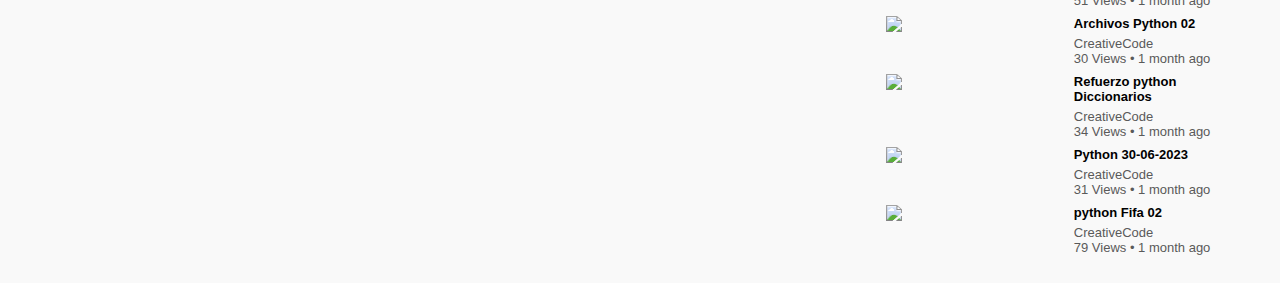
==== commit 367acdae: "feat: :sparkles: search api" ====
--- a/play-video.html
+++ b/play-video.html
@@ -16,17 +16,15 @@
         <div class="nav-middle flex-div search-container">
             <div class="searchMic">
                 <div class="search-box flex-div">
-                    <input type="text" placeholder="Search">
+                    <input id="chartSearch" type="text" placeholder="Search">
                     <img src="images/search.png">
                 </div>
                 <img src="images/voice-search.png" class="mic-icon">
             </div>
-            <div class="dropdown-content" id="dropdown">
-                <!-- Aquí se agregarán las opciones de búsqueda -->
-            <p>hola</p>
-            <p>hola</p>
-            <p>hola</p>
-            <p>hola</p>
+            <div id="active" class="dropdown-content">
+                <ul id="SearchAll">
+                    
+                </ul>
             </div>
         </div>
         <div class="nav-right flex-div">
--- a/css/style.css
+++ b/css/style.css
@@ -67,6 +67,7 @@
 .search-container{
     position: relative;
     display: inline-block;
+    overflow: visible;
 }
 #search-bar {
     width: 300px;
@@ -79,14 +80,19 @@
     width: 100%;
     max-height: 200px;
     overflow-y: auto;
-    border: 1px solid #ccc;
     background-color: #fff;
-    z-index: 1;
+    z-index: 5;
     padding: 5px 15px;
   }
-  .dropdown-content p{
+  .dropdown-content ul li{
     margin-bottom: 5px;
+    list-style: none;
+    color: #5a5a5a;
   }
+  .dropdown-content ul li a{
+    color: #5a5a5a;
+  }
+
 /* -------sidebar-------- */
 
 .sidebar{
